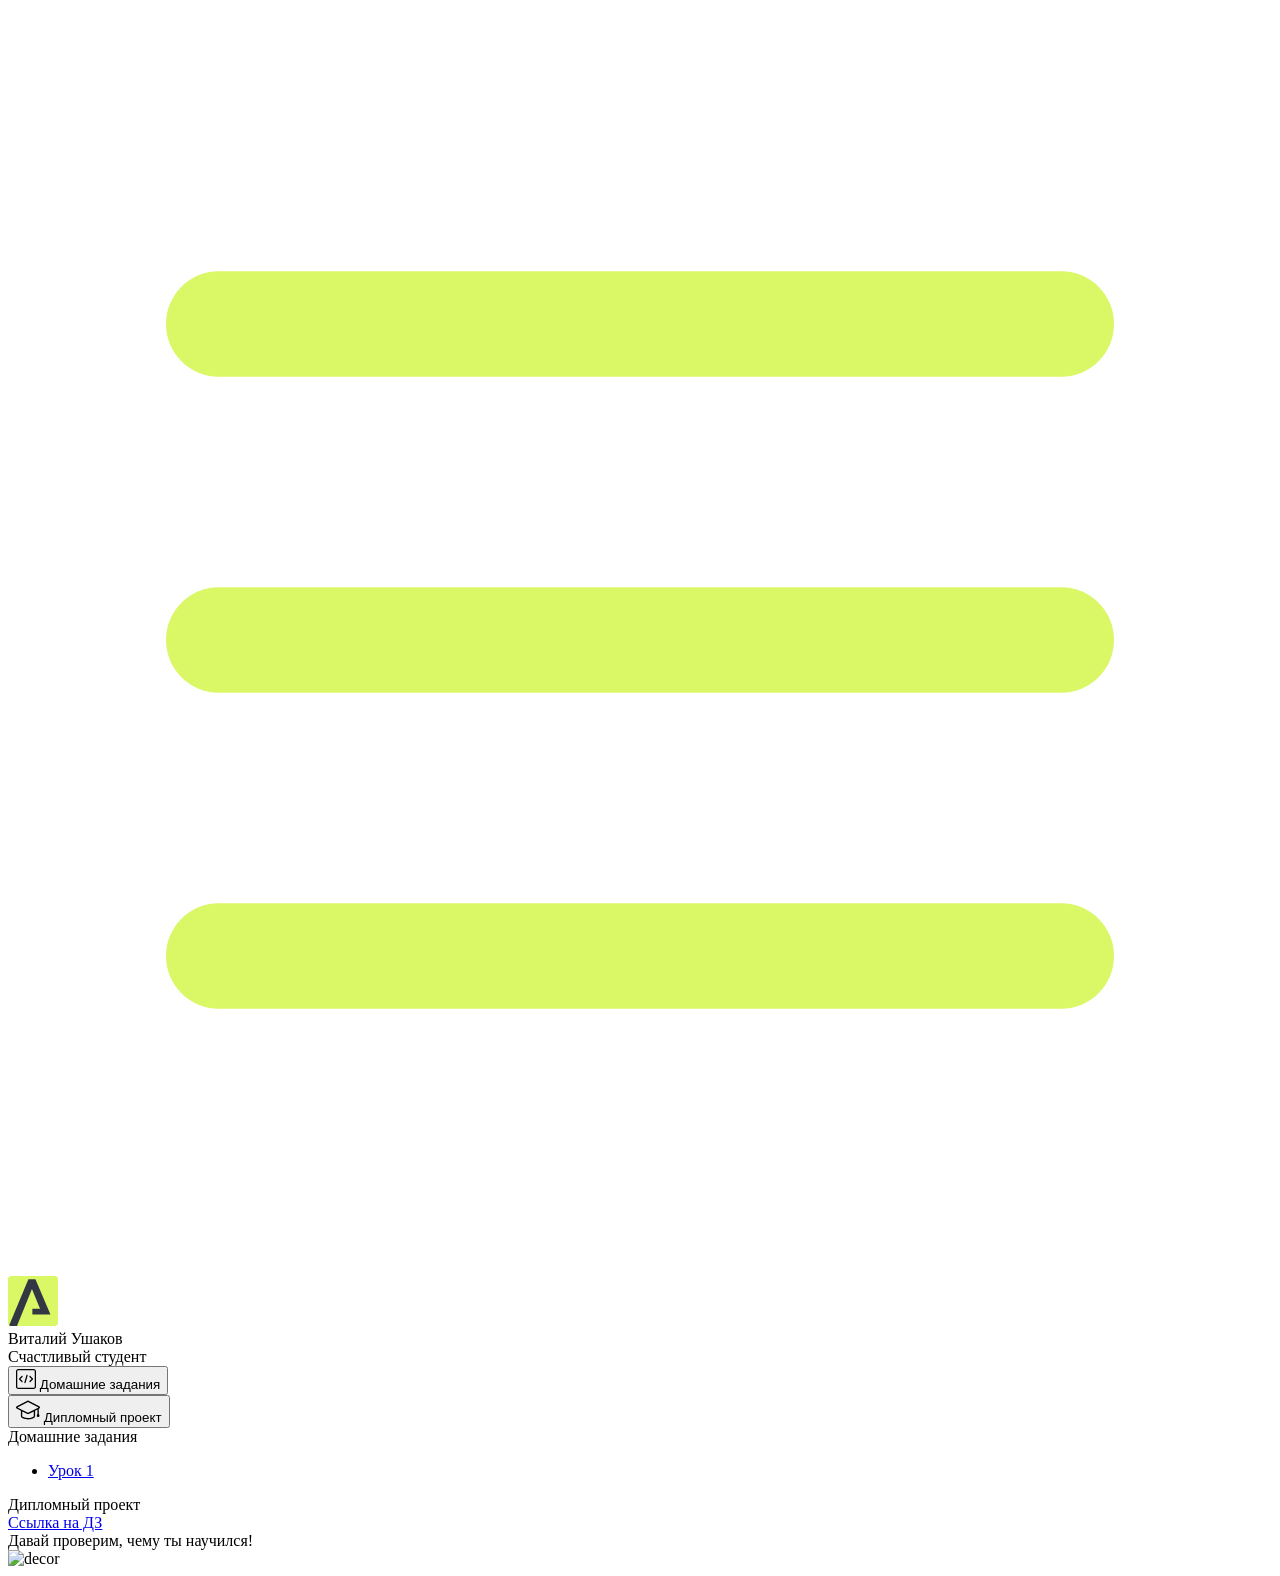
==== index.html @ 1b639c68 "пробная загрузка" ====
<!DOCTYPE html>
<html lang="en">
<head>
    <meta charset="UTF-8">
    <meta name="viewport" content="width=device-width, initial-scale=1.0">
    <title>Домашняя работа</title>
    <link rel="shortcut icon" href="src/logo.ico" type="image/x-icon">
    <link rel="preconnect" href="https://fonts.googleapis.com">
    <link rel="preconnect" href="https://fonts.gstatic.com" crossorigin>
    <link href="https://fonts.googleapis.com/css2?family=Montserrat:wght@400;500;700&family=Rubik:wght@500&display=swap"
          rel="stylesheet">
    <link rel="stylesheet" href="src/style.css">
</head>
<body id="body">
<div class="overlay" id="overlay"></div>
<div class="layout">
    <div class="burger" id="burger">
        <svg viewBox="0 0 24 24" fill="none" xmlns="http://www.w3.org/2000/svg">
            <g id="SVGRepo_bgCarrier" stroke-width="0"></g>
            <g id="SVGRepo_tracerCarrier" stroke-linecap="round" stroke-linejoin="round"></g>
            <g id="SVGRepo_iconCarrier">
                <path d="M4 18L20 18" stroke="#DAF765" stroke-width="2" stroke-linecap="round"></path>
                <path d="M4 12L20 12" stroke="#DAF765" stroke-width="2" stroke-linecap="round"></path>
                <path d="M4 6L20 6" stroke="#DAF765" stroke-width="2" stroke-linecap="round"></path>
            </g>
        </svg>
    </div>
    <aside class="sidebar" id="sidebar">
        <div class="sidebar__inner">
            <div class="logo">
                <svg width="50" height="50" viewBox="0 0 50 50" fill="none" xmlns="http://www.w3.org/2000/svg">
                    <g clip-path="url(#clip0_513_74730)">
                        <path d="M46.17 -0.257004H3.83C1.57281 -0.257004 -0.257 1.57281 -0.257 3.83V46.17C-0.257 48.4272 1.57281 50.257 3.83 50.257H46.17C48.4272 50.257 50.257 48.4272 50.257 46.17V3.83C50.257 1.57281 48.4272 -0.257004 46.17 -0.257004Z"
                              fill="#DAF765"/>
                        <path d="M24.375 38.4H42.461L27.441 3.1585H20.4355C20.4355 3.1585 6.7895 35.881 1.1945 49.294C2.015 50.0275 3.0945 50.257 3.6945 50.257H8.8445L23.954 13.07L32.0465 32.8285H24.375V38.4Z"
                              fill="#323843"/>
                    </g>
                    <defs>
                        <clipPath id="clip0_513_74730">
                            <rect width="50" height="50" fill="white"/>
                        </clipPath>
                    </defs>
                </svg>
            </div>
            <div class="sidebar__user">
                <div class="sidebar__name">Виталий Ушаков</div>
                <div class="sidebar__text">Счастливый студент</div>
            </div>
            <div class="sidebar__tabs">
                <div class="sidebar__item">
                    <button class="sidebar__button active" id="tasks">
                        <svg xmlns="http://www.w3.org/2000/svg" width="20" height="20" viewBox="0 0 20 20" fill="none">
                            <g clip-path="url(#clip0_704_74543)">
                                <path d="M17.7083 20H2.29167C1.0275 20 0 18.9725 0 17.7083V2.29167C0 1.0275 1.0275 0 2.29167 0H17.7083C18.9725 0 20 1.0275 20 2.29167V17.7083C20 18.9725 18.9725 20 17.7083 20ZM2.29167 1.25C1.7175 1.25 1.25 1.7175 1.25 2.29167V17.7083C1.25 18.2825 1.7175 18.75 2.29167 18.75H17.7083C18.2825 18.75 18.75 18.2825 18.75 17.7083V2.29167C18.75 1.7175 18.2825 1.25 17.7083 1.25H2.29167Z"
                                      fill="black"/>
                                <path d="M6.04167 13.125C5.88167 13.125 5.72167 13.0642 5.6 12.9417L3.1 10.4417C2.85583 10.1975 2.85583 9.80167 3.1 9.5575L5.6 7.0575C5.84417 6.81333 6.24 6.81333 6.48417 7.0575C6.72833 7.30167 6.72833 7.6975 6.48417 7.94167L4.42583 10L6.48417 12.0583C6.72833 12.3025 6.72833 12.6983 6.48417 12.9425C6.36167 13.0642 6.20167 13.125 6.04167 13.125Z"
                                      fill="black"/>
                                <path d="M8.95833 14.1667C8.9 14.1667 8.84 14.1583 8.78167 14.1417C8.45083 14.0442 8.26083 13.6967 8.35833 13.3658L10.4417 6.28251C10.5392 5.95084 10.8892 5.76417 11.2175 5.85917C11.5483 5.95667 11.7383 6.30417 11.6408 6.63501L9.5575 13.7183C9.47833 13.9908 9.22833 14.1667 8.95833 14.1667Z"
                                      fill="black"/>
                                <path d="M13.9583 13.125C13.7983 13.125 13.6383 13.0642 13.5167 12.9417C13.2725 12.6975 13.2725 12.3017 13.5167 12.0575L15.575 9.99916L13.5167 7.94083C13.2725 7.69666 13.2725 7.30083 13.5167 7.05666C13.7608 6.81249 14.1567 6.81249 14.4008 7.05666L16.9008 9.55666C17.145 9.80083 17.145 10.1967 16.9008 10.4408L14.4008 12.9408C14.2783 13.0642 14.1183 13.125 13.9583 13.125Z"
                                      fill="black"/>
                            </g>
                            <defs>
                                <clipPath id="clip0_704_74543">
                                    <rect width="20" height="20" fill="white"/>
                                </clipPath>
                            </defs>
                        </svg>
                        <span>Домашние задания</span></button>
                </div>
                <div class="sidebar__item">
                    <button class="sidebar__button" id="diplom">
                        <svg xmlns="http://www.w3.org/2000/svg" width="24" height="24" viewBox="0 0 24 24" fill="none">
                            <g clip-path="url(#clip0_704_74553)">
                                <path d="M23.2628 10.5971C23.7176 10.365 24 9.90375 24 9.39337C24 8.883 23.7176 8.42175 23.2628 8.18962L12.6135 2.75362C12.2291 2.55824 11.7705 2.55787 11.3854 2.75399L0.736875 8.19C0.282375 8.42175 0 8.883 0 9.39337C0 9.90375 0.282375 10.365 0.736875 10.5971L4.89038 12.7177V18.2074C4.89038 19.8154 8.412 21.393 12 21.393C15.5884 21.393 19.1096 19.815 19.1096 18.2074V12.7174L21.4609 11.517V15.8017L20.901 17.2305C20.7409 17.6389 20.7934 18.0994 21.0405 18.4616C21.2876 18.8246 21.6979 19.041 22.1366 19.041C22.5754 19.041 22.9852 18.8246 23.2324 18.462C23.4795 18.099 23.532 17.6385 23.3719 17.2301L22.8124 15.8021V10.827L23.2628 10.5971ZM17.7623 18.1721C17.6198 18.6375 15.3491 20.0419 12 20.0419C8.65088 20.0419 6.38025 18.6375 6.2415 18.2074V12.3037L6.23887 12.3019C6.23812 12.057 6.1065 11.8207 5.87325 11.7019L1.3515 9.39337L12 3.95737L22.6489 9.39337L12 14.8294L5.87325 11.7019C5.54063 11.5331 4.6695 11.6674 4.5 12C4.33012 12.3322 4.55813 12.5479 4.89038 12.7177L11.3857 16.0331C11.5781 16.1314 11.7889 16.1805 12 16.1805C12.2107 16.1805 12.4222 16.1314 12.6146 16.0331L17.7593 13.407L17.7623 18.1721Z"
                                      fill="black"/>
                            </g>
                            <defs>
                                <clipPath id="clip0_704_74553">
                                    <rect width="24" height="24" fill="white"/>
                                </clipPath>
                            </defs>
                        </svg>
                        <span>Дипломный проект</span></button>
                </div>
            </div>
        </div>

    </aside>
    <div class="content">
        <div class="container">
            <div class="content__block" id="tasksBlock">
                <div class="content__title">Домашние задания</div>
                <ul class="content__list">
                    <li class="content__list-item">
                        <a href="lesson1/index.html">Урок 1</a>
                    </li>
                </ul>
            </div>
            <div class="content__block hidden" id="diplomBlock">
                <div class="content__title">Дипломный проект</div>
                <div class="content__list-diplom">
                    <a href="ПАПКА-С-НОМЕРОМ-УРОКА">Ссылка на ДЗ</a>
                </div>
                <div class="content__decor">
                    <div class="content__decor-text">Давай проверим, чему ты научился!</div>
                    <div class="content__decor-img">
                        <img src="src/decor.png" alt="decor">
                    </div>
                </div>
            </div>
        </div>
    </div>
</div>
<script src="src/index.js"></script>
</body>
</html>
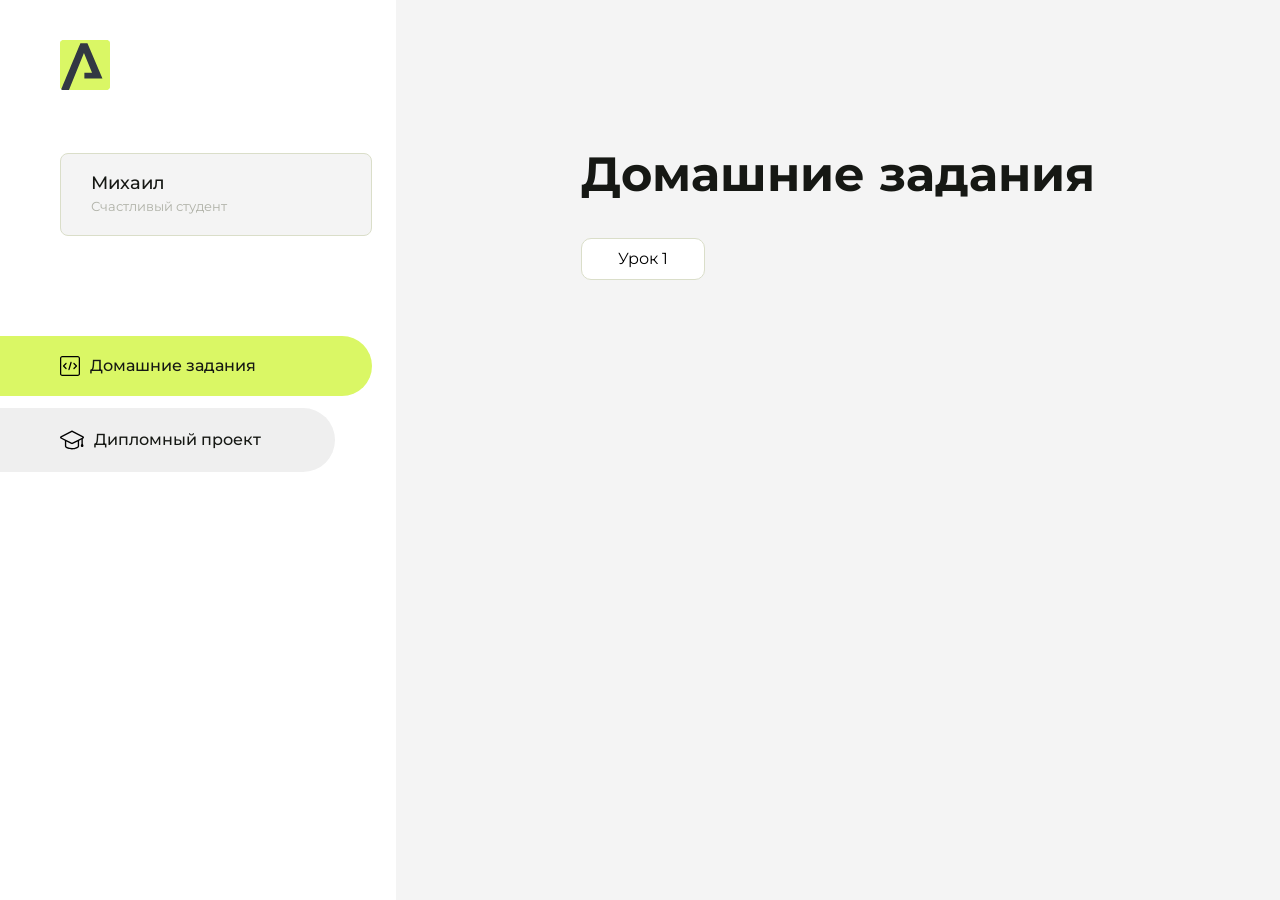
==== commit 1a787f5d: "Update index.html" ====
--- a/index.html
+++ b/index.html
@@ -43,7 +43,7 @@
                 </svg>
             </div>
             <div class="sidebar__user">
-                <div class="sidebar__name">Виталий Ушаков</div>
+                <div class="sidebar__name">Михаил</div>
                 <div class="sidebar__text">Счастливый студент</div>
             </div>
             <div class="sidebar__tabs">
@@ -93,7 +93,7 @@
                 <div class="content__title">Домашние задания</div>
                 <ul class="content__list">
                     <li class="content__list-item">
-                        <a href="lesson1/index.html">Урок 1</a>
+                        <a href="Hello world/index.html">Урок 1</a>
                     </li>
                 </ul>
             </div>
--- a/src/style.css
+++ b/src/style.css
@@ -0,0 +1,292 @@
+
+*{padding: 0;margin: 0;border: 0;}
+*,*:before,*:after{-webkit-box-sizing: border-box;box-sizing: border-box;}
+:focus,:active{outline: none;}
+a:focus,a:active{outline: none;}
+nav,footer,header,aside{display: block;}
+html,body{
+    height:100%;width:100%;
+    font-size:100%;line-height:1;-ms-text-size-adjust:100%;-moz-text-size-adjust:100%;-webkit-text-size-adjust:100%;}
+input,button,textarea{font-family:inherit;}
+input::-ms-clear{display: none;}
+button{cursor: pointer;}
+button::-moz-focus-inner{padding:0;border:0;}
+a,a:visited{text-decoration: none;}
+a:hover{text-decoration: none;}
+ul li{list-style: none;}
+img{vertical-align: top;}
+h1,h2,h3,h4,h5,h6{font-size:inherit;font-weight: inherit;}
+a{color:inherit;}
+
+
+
+body {
+    font-family: "Montserrat",SansSerif;
+    color: black;
+}
+
+body.overflow {
+    overflow: hidden;
+}
+
+
+
+.layout {
+    display: -webkit-box;
+    display: -ms-flexbox;
+    display: flex;
+    min-height: 100vh;
+}
+
+.sidebar {
+    padding: 40px 24px 40px 0;
+    -ms-flex-negative: 0;
+    flex-shrink: 0;
+    background-color: white;
+}
+
+
+
+.content {
+    -webkit-box-flex: 1;
+    -ms-flex-positive: 1;
+    flex-grow: 1;
+    background-color: #F4F4F4;
+}
+
+.container {
+    display: -webkit-box;
+    display: -ms-flexbox;
+    display: flex;
+    -webkit-box-orient: vertical;
+    -webkit-box-direction: normal;
+    -ms-flex-direction: column;
+    flex-direction: column;
+    -webkit-box-pack: center;
+    -ms-flex-pack: center;
+    justify-content: center;
+    -webkit-box-align: center;
+    -ms-flex-align: center;
+    align-items: center;
+    padding: 150px 60px 80px 60px;
+}
+
+
+.logo {
+    margin-left: 60px;
+    margin-bottom: 60px;
+}
+
+.sidebar__user {
+    background-color: #F4F4F4;
+    padding: 20px 30px;
+    margin-left: 60px;
+    margin-bottom: 100px;
+    border-radius: 8px;
+    border: 1px solid #DADEC9;
+}
+
+.sidebar__name {
+    color:#161814;
+    font-size: 18px;
+    font-weight: 500;
+    margin-bottom: 6px;
+}
+
+.sidebar__text {
+    color: #AFB1A7;
+    font-size: 13px;
+    font-weight: 400;
+    line-height: 130%; /* 16.9px */
+}
+
+.sidebar__item {
+    width: 372px;
+}
+
+.sidebar__button {
+    display: -webkit-box;
+    display: -ms-flexbox;
+    display: flex;
+    -webkit-box-align: center;
+    -ms-flex-align: center;
+    align-items: center;
+    gap: 10px;
+    padding: 20px 60px;
+    margin-bottom: 12px;
+    border-radius: 0px 100px 100px 0px;
+    -webkit-transition: all .5s;
+    -o-transition: all .5s;
+    transition: all .5s;
+    cursor: pointer;
+    width: 90%;
+    color:#161814;
+    font-size: 16px;
+    font-weight: 500;
+}
+
+.sidebar__button.active , .sidebar__button:hover {
+    width: 100%;
+    background-color: #DAF765;
+}
+
+
+.content__title {
+    color: #161814;
+    font-size: 48px;
+    font-weight: 700;
+    margin-bottom: 40px;
+}
+
+.content__list {
+    display: -webkit-box;
+    display: -ms-flexbox;
+    display: flex;
+    -webkit-box-align: center;
+    -ms-flex-align: center;
+    align-items: center;
+    -ms-flex-wrap: wrap;
+    flex-wrap: wrap;
+    gap: 20px;
+}
+
+
+
+.content__list-item  {
+    cursor: pointer;
+    padding: 12px 18px;
+    background-color: #fff;
+    border-radius: 10px;
+    border: 1px solid #DADEC9;
+    -webkit-transition: all .3s;
+    -o-transition: all .3s;
+    transition: all .3s;
+}
+
+.content__list-item:hover,.content__list-diplom:hover {
+    background-color: #AFB1A7;
+}
+
+li a {
+    padding: 12px 18px;
+
+}
+
+
+.content__list-diplom {
+    -webkit-transition: all .3s;
+    -o-transition: all .3s;
+    transition: all .3s;
+    display: inline-block;
+    padding: 12px 18px;
+    background-color: #fff;
+    border-radius: 10px;
+    border: 1px solid #DADEC9;
+}
+
+.content__decor {
+    display: -webkit-box;
+    display: -ms-flexbox;
+    display: flex;
+    -webkit-box-align: center;
+    -ms-flex-align: center;
+    align-items: center;
+}
+
+.content__decor-text {
+    color:#BEDD44;
+    font-size: 36px;
+    font-weight: 700;
+    line-height: 110%; /* 39.6px */
+}
+
+.content__block {
+    max-width: 1200px;
+}
+
+.content__block.hidden {
+    display: none;
+}
+
+.content__decor-img img{
+    width: 100%;
+}
+
+.burger {
+    display: none;
+    padding: 5px;
+    position: fixed;
+    top: 3%;
+    right: 7%;
+    width: 40px;
+    height: 40px;
+    background-color: #161814;
+    border-radius: 50%;
+    z-index: 10;
+    border: 1px solid #DAF765;
+}
+
+@media (max-width: 768px) {
+    .burger {
+        display: block;
+    }
+
+    .sidebar {
+        -webkit-transition: all .3s;
+        -o-transition: all .3s;
+        transition: all .3s;
+        -webkit-transform: translateX(-100%);
+        -ms-transform: translateX(-100%);
+        transform: translateX(-100%);
+        position: fixed;
+        top: 0;
+        left: 0;
+        bottom: 0;
+        z-index: 5;
+    }
+
+    .sidebar.show {
+        -webkit-transform: translateX(0%);
+        -ms-transform: translateX(0%);
+        transform: translateX(0%);
+    }
+
+    .overlay {
+        opacity: 0;
+        pointer-events: none;
+        -webkit-transition: all .3s;
+        -o-transition: all .3s;
+        transition: all .3s;
+        position: absolute;
+        top: 0;
+        right: 0;
+        left: 0;
+        bottom: 0;
+        z-index: 3;
+        background-color: #000000e0;
+    }
+
+    .overlay.show {
+        opacity: 1;
+        pointer-events: all;
+    }
+
+    .container {
+        padding: 40px 20px;
+        min-height: 100%;
+    }
+
+    .content__decor {
+        margin-top: 20px;
+        -webkit-box-orient: vertical;
+        -webkit-box-direction: normal;
+        -ms-flex-direction: column;
+        flex-direction: column;
+    }
+}
+
+@media (max-width: 400px) {
+    .sidebar__user {
+        margin-left: 0;
+    }
+}
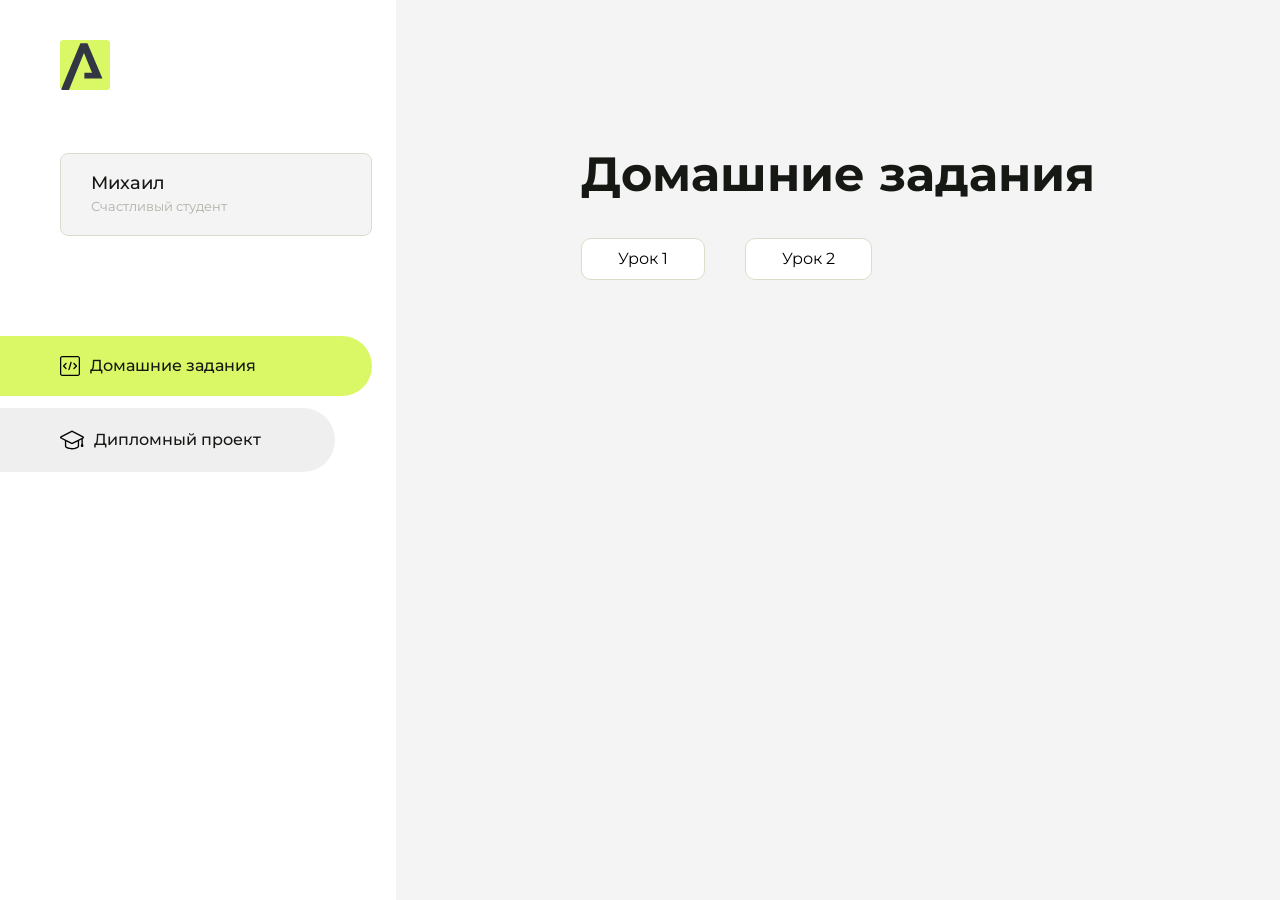
==== commit c2fa77aa: "commit2" ====
--- a/index.html
+++ b/index.html
@@ -1,117 +1,180 @@
-<!DOCTYPE html>
+<!doctype html>
 <html lang="en">
-<head>
-    <meta charset="UTF-8">
-    <meta name="viewport" content="width=device-width, initial-scale=1.0">
+  <head>
+    <meta charset="UTF-8" />
+    <meta name="viewport" content="width=device-width, initial-scale=1.0" />
     <title>Домашняя работа</title>
-    <link rel="shortcut icon" href="src/logo.ico" type="image/x-icon">
-    <link rel="preconnect" href="https://fonts.googleapis.com">
-    <link rel="preconnect" href="https://fonts.gstatic.com" crossorigin>
-    <link href="https://fonts.googleapis.com/css2?family=Montserrat:wght@400;500;700&family=Rubik:wght@500&display=swap"
-          rel="stylesheet">
-    <link rel="stylesheet" href="src/style.css">
-</head>
-<body id="body">
-<div class="overlay" id="overlay"></div>
-<div class="layout">
-    <div class="burger" id="burger">
+    <link rel="shortcut icon" href="src/logo.ico" type="image/x-icon" />
+    <link rel="preconnect" href="https://fonts.googleapis.com" />
+    <link rel="preconnect" href="https://fonts.gstatic.com" crossorigin />
+    <link
+      href="https://fonts.googleapis.com/css2?family=Montserrat:wght@400;500;700&family=Rubik:wght@500&display=swap"
+      rel="stylesheet"
+    />
+    <link rel="stylesheet" href="src/style.css" />
+  </head>
+  <body id="body">
+    <div class="overlay" id="overlay"></div>
+    <div class="layout">
+      <div class="burger" id="burger">
         <svg viewBox="0 0 24 24" fill="none" xmlns="http://www.w3.org/2000/svg">
-            <g id="SVGRepo_bgCarrier" stroke-width="0"></g>
-            <g id="SVGRepo_tracerCarrier" stroke-linecap="round" stroke-linejoin="round"></g>
-            <g id="SVGRepo_iconCarrier">
-                <path d="M4 18L20 18" stroke="#DAF765" stroke-width="2" stroke-linecap="round"></path>
-                <path d="M4 12L20 12" stroke="#DAF765" stroke-width="2" stroke-linecap="round"></path>
-                <path d="M4 6L20 6" stroke="#DAF765" stroke-width="2" stroke-linecap="round"></path>
-            </g>
+          <g id="SVGRepo_bgCarrier" stroke-width="0"></g>
+          <g
+            id="SVGRepo_tracerCarrier"
+            stroke-linecap="round"
+            stroke-linejoin="round"
+          ></g>
+          <g id="SVGRepo_iconCarrier">
+            <path
+              d="M4 18L20 18"
+              stroke="#DAF765"
+              stroke-width="2"
+              stroke-linecap="round"
+            ></path>
+            <path
+              d="M4 12L20 12"
+              stroke="#DAF765"
+              stroke-width="2"
+              stroke-linecap="round"
+            ></path>
+            <path
+              d="M4 6L20 6"
+              stroke="#DAF765"
+              stroke-width="2"
+              stroke-linecap="round"
+            ></path>
+          </g>
         </svg>
+      </div>
+      <aside class="sidebar" id="sidebar">
+        <div class="sidebar__inner">
+          <div class="logo">
+            <svg
+              width="50"
+              height="50"
+              viewBox="0 0 50 50"
+              fill="none"
+              xmlns="http://www.w3.org/2000/svg"
+            >
+              <g clip-path="url(#clip0_513_74730)">
+                <path
+                  d="M46.17 -0.257004H3.83C1.57281 -0.257004 -0.257 1.57281 -0.257 3.83V46.17C-0.257 48.4272 1.57281 50.257 3.83 50.257H46.17C48.4272 50.257 50.257 48.4272 50.257 46.17V3.83C50.257 1.57281 48.4272 -0.257004 46.17 -0.257004Z"
+                  fill="#DAF765"
+                />
+                <path
+                  d="M24.375 38.4H42.461L27.441 3.1585H20.4355C20.4355 3.1585 6.7895 35.881 1.1945 49.294C2.015 50.0275 3.0945 50.257 3.6945 50.257H8.8445L23.954 13.07L32.0465 32.8285H24.375V38.4Z"
+                  fill="#323843"
+                />
+              </g>
+              <defs>
+                <clipPath id="clip0_513_74730">
+                  <rect width="50" height="50" fill="white" />
+                </clipPath>
+              </defs>
+            </svg>
+          </div>
+          <div class="sidebar__user">
+            <div class="sidebar__name">Михаил</div>
+            <div class="sidebar__text">Счастливый студент</div>
+          </div>
+          <div class="sidebar__tabs">
+            <div class="sidebar__item">
+              <button class="sidebar__button active" id="tasks">
+                <svg
+                  xmlns="http://www.w3.org/2000/svg"
+                  width="20"
+                  height="20"
+                  viewBox="0 0 20 20"
+                  fill="none"
+                >
+                  <g clip-path="url(#clip0_704_74543)">
+                    <path
+                      d="M17.7083 20H2.29167C1.0275 20 0 18.9725 0 17.7083V2.29167C0 1.0275 1.0275 0 2.29167 0H17.7083C18.9725 0 20 1.0275 20 2.29167V17.7083C20 18.9725 18.9725 20 17.7083 20ZM2.29167 1.25C1.7175 1.25 1.25 1.7175 1.25 2.29167V17.7083C1.25 18.2825 1.7175 18.75 2.29167 18.75H17.7083C18.2825 18.75 18.75 18.2825 18.75 17.7083V2.29167C18.75 1.7175 18.2825 1.25 17.7083 1.25H2.29167Z"
+                      fill="black"
+                    />
+                    <path
+                      d="M6.04167 13.125C5.88167 13.125 5.72167 13.0642 5.6 12.9417L3.1 10.4417C2.85583 10.1975 2.85583 9.80167 3.1 9.5575L5.6 7.0575C5.84417 6.81333 6.24 6.81333 6.48417 7.0575C6.72833 7.30167 6.72833 7.6975 6.48417 7.94167L4.42583 10L6.48417 12.0583C6.72833 12.3025 6.72833 12.6983 6.48417 12.9425C6.36167 13.0642 6.20167 13.125 6.04167 13.125Z"
+                      fill="black"
+                    />
+                    <path
+                      d="M8.95833 14.1667C8.9 14.1667 8.84 14.1583 8.78167 14.1417C8.45083 14.0442 8.26083 13.6967 8.35833 13.3658L10.4417 6.28251C10.5392 5.95084 10.8892 5.76417 11.2175 5.85917C11.5483 5.95667 11.7383 6.30417 11.6408 6.63501L9.5575 13.7183C9.47833 13.9908 9.22833 14.1667 8.95833 14.1667Z"
+                      fill="black"
+                    />
+                    <path
+                      d="M13.9583 13.125C13.7983 13.125 13.6383 13.0642 13.5167 12.9417C13.2725 12.6975 13.2725 12.3017 13.5167 12.0575L15.575 9.99916L13.5167 7.94083C13.2725 7.69666 13.2725 7.30083 13.5167 7.05666C13.7608 6.81249 14.1567 6.81249 14.4008 7.05666L16.9008 9.55666C17.145 9.80083 17.145 10.1967 16.9008 10.4408L14.4008 12.9408C14.2783 13.0642 14.1183 13.125 13.9583 13.125Z"
+                      fill="black"
+                    />
+                  </g>
+                  <defs>
+                    <clipPath id="clip0_704_74543">
+                      <rect width="20" height="20" fill="white" />
+                    </clipPath>
+                  </defs>
+                </svg>
+                <span>Домашние задания</span>
+              </button>
+            </div>
+            <div class="sidebar__item">
+              <button class="sidebar__button" id="diplom">
+                <svg
+                  xmlns="http://www.w3.org/2000/svg"
+                  width="24"
+                  height="24"
+                  viewBox="0 0 24 24"
+                  fill="none"
+                >
+                  <g clip-path="url(#clip0_704_74553)">
+                    <path
+                      d="M23.2628 10.5971C23.7176 10.365 24 9.90375 24 9.39337C24 8.883 23.7176 8.42175 23.2628 8.18962L12.6135 2.75362C12.2291 2.55824 11.7705 2.55787 11.3854 2.75399L0.736875 8.19C0.282375 8.42175 0 8.883 0 9.39337C0 9.90375 0.282375 10.365 0.736875 10.5971L4.89038 12.7177V18.2074C4.89038 19.8154 8.412 21.393 12 21.393C15.5884 21.393 19.1096 19.815 19.1096 18.2074V12.7174L21.4609 11.517V15.8017L20.901 17.2305C20.7409 17.6389 20.7934 18.0994 21.0405 18.4616C21.2876 18.8246 21.6979 19.041 22.1366 19.041C22.5754 19.041 22.9852 18.8246 23.2324 18.462C23.4795 18.099 23.532 17.6385 23.3719 17.2301L22.8124 15.8021V10.827L23.2628 10.5971ZM17.7623 18.1721C17.6198 18.6375 15.3491 20.0419 12 20.0419C8.65088 20.0419 6.38025 18.6375 6.2415 18.2074V12.3037L6.23887 12.3019C6.23812 12.057 6.1065 11.8207 5.87325 11.7019L1.3515 9.39337L12 3.95737L22.6489 9.39337L12 14.8294L5.87325 11.7019C5.54063 11.5331 4.6695 11.6674 4.5 12C4.33012 12.3322 4.55813 12.5479 4.89038 12.7177L11.3857 16.0331C11.5781 16.1314 11.7889 16.1805 12 16.1805C12.2107 16.1805 12.4222 16.1314 12.6146 16.0331L17.7593 13.407L17.7623 18.1721Z"
+                      fill="black"
+                    />
+                  </g>
+                  <defs>
+                    <clipPath id="clip0_704_74553">
+                      <rect width="24" height="24" fill="white" />
+                    </clipPath>
+                  </defs>
+                </svg>
+                <span>Дипломный проект</span>
+              </button>
+            </div>
+          </div>
+        </div>
+      </aside>
+      <div class="content">
+        <div class="container">
+          <div class="content__block" id="tasksBlock">
+            <div class="content__title">Домашние задания</div>
+            <ul class="content__list">
+              <li class="content__list-item">
+                <a href="Hello world/index.html">Урок 1</a>
+              </li>
+              <ul></ul>
+              <li class="content__list-item">
+                <a
+                  href="./14. Домашнее задание (разметка статьи)/html/index.html"
+                  >Урок 2</a
+                >
+              </li>
+            </ul>
+          </div>
+          <div class="content__block hidden" id="diplomBlock">
+            <div class="content__title">Дипломный проект</div>
+            <div class="content__list-diplom">
+              <a href="ПАПКА-С-НОМЕРОМ-УРОКА">Ссылка на ДЗ</a>
+            </div>
+            <div class="content__decor">
+              <div class="content__decor-text">
+                Давай проверим, чему ты научился!
+              </div>
+              <div class="content__decor-img">
+                <img src="src/decor.png" alt="decor" />
+              </div>
+            </div>
+          </div>
+        </div>
+      </div>
     </div>
-    <aside class="sidebar" id="sidebar">
-        <div class="sidebar__inner">
-            <div class="logo">
-                <svg width="50" height="50" viewBox="0 0 50 50" fill="none" xmlns="http://www.w3.org/2000/svg">
-                    <g clip-path="url(#clip0_513_74730)">
-                        <path d="M46.17 -0.257004H3.83C1.57281 -0.257004 -0.257 1.57281 -0.257 3.83V46.17C-0.257 48.4272 1.57281 50.257 3.83 50.257H46.17C48.4272 50.257 50.257 48.4272 50.257 46.17V3.83C50.257 1.57281 48.4272 -0.257004 46.17 -0.257004Z"
-                              fill="#DAF765"/>
-                        <path d="M24.375 38.4H42.461L27.441 3.1585H20.4355C20.4355 3.1585 6.7895 35.881 1.1945 49.294C2.015 50.0275 3.0945 50.257 3.6945 50.257H8.8445L23.954 13.07L32.0465 32.8285H24.375V38.4Z"
-                              fill="#323843"/>
-                    </g>
-                    <defs>
-                        <clipPath id="clip0_513_74730">
-                            <rect width="50" height="50" fill="white"/>
-                        </clipPath>
-                    </defs>
-                </svg>
-            </div>
-            <div class="sidebar__user">
-                <div class="sidebar__name">Михаил</div>
-                <div class="sidebar__text">Счастливый студент</div>
-            </div>
-            <div class="sidebar__tabs">
-                <div class="sidebar__item">
-                    <button class="sidebar__button active" id="tasks">
-                        <svg xmlns="http://www.w3.org/2000/svg" width="20" height="20" viewBox="0 0 20 20" fill="none">
-                            <g clip-path="url(#clip0_704_74543)">
-                                <path d="M17.7083 20H2.29167C1.0275 20 0 18.9725 0 17.7083V2.29167C0 1.0275 1.0275 0 2.29167 0H17.7083C18.9725 0 20 1.0275 20 2.29167V17.7083C20 18.9725 18.9725 20 17.7083 20ZM2.29167 1.25C1.7175 1.25 1.25 1.7175 1.25 2.29167V17.7083C1.25 18.2825 1.7175 18.75 2.29167 18.75H17.7083C18.2825 18.75 18.75 18.2825 18.75 17.7083V2.29167C18.75 1.7175 18.2825 1.25 17.7083 1.25H2.29167Z"
-                                      fill="black"/>
-                                <path d="M6.04167 13.125C5.88167 13.125 5.72167 13.0642 5.6 12.9417L3.1 10.4417C2.85583 10.1975 2.85583 9.80167 3.1 9.5575L5.6 7.0575C5.84417 6.81333 6.24 6.81333 6.48417 7.0575C6.72833 7.30167 6.72833 7.6975 6.48417 7.94167L4.42583 10L6.48417 12.0583C6.72833 12.3025 6.72833 12.6983 6.48417 12.9425C6.36167 13.0642 6.20167 13.125 6.04167 13.125Z"
-                                      fill="black"/>
-                                <path d="M8.95833 14.1667C8.9 14.1667 8.84 14.1583 8.78167 14.1417C8.45083 14.0442 8.26083 13.6967 8.35833 13.3658L10.4417 6.28251C10.5392 5.95084 10.8892 5.76417 11.2175 5.85917C11.5483 5.95667 11.7383 6.30417 11.6408 6.63501L9.5575 13.7183C9.47833 13.9908 9.22833 14.1667 8.95833 14.1667Z"
-                                      fill="black"/>
-                                <path d="M13.9583 13.125C13.7983 13.125 13.6383 13.0642 13.5167 12.9417C13.2725 12.6975 13.2725 12.3017 13.5167 12.0575L15.575 9.99916L13.5167 7.94083C13.2725 7.69666 13.2725 7.30083 13.5167 7.05666C13.7608 6.81249 14.1567 6.81249 14.4008 7.05666L16.9008 9.55666C17.145 9.80083 17.145 10.1967 16.9008 10.4408L14.4008 12.9408C14.2783 13.0642 14.1183 13.125 13.9583 13.125Z"
-                                      fill="black"/>
-                            </g>
-                            <defs>
-                                <clipPath id="clip0_704_74543">
-                                    <rect width="20" height="20" fill="white"/>
-                                </clipPath>
-                            </defs>
-                        </svg>
-                        <span>Домашние задания</span></button>
-                </div>
-                <div class="sidebar__item">
-                    <button class="sidebar__button" id="diplom">
-                        <svg xmlns="http://www.w3.org/2000/svg" width="24" height="24" viewBox="0 0 24 24" fill="none">
-                            <g clip-path="url(#clip0_704_74553)">
-                                <path d="M23.2628 10.5971C23.7176 10.365 24 9.90375 24 9.39337C24 8.883 23.7176 8.42175 23.2628 8.18962L12.6135 2.75362C12.2291 2.55824 11.7705 2.55787 11.3854 2.75399L0.736875 8.19C0.282375 8.42175 0 8.883 0 9.39337C0 9.90375 0.282375 10.365 0.736875 10.5971L4.89038 12.7177V18.2074C4.89038 19.8154 8.412 21.393 12 21.393C15.5884 21.393 19.1096 19.815 19.1096 18.2074V12.7174L21.4609 11.517V15.8017L20.901 17.2305C20.7409 17.6389 20.7934 18.0994 21.0405 18.4616C21.2876 18.8246 21.6979 19.041 22.1366 19.041C22.5754 19.041 22.9852 18.8246 23.2324 18.462C23.4795 18.099 23.532 17.6385 23.3719 17.2301L22.8124 15.8021V10.827L23.2628 10.5971ZM17.7623 18.1721C17.6198 18.6375 15.3491 20.0419 12 20.0419C8.65088 20.0419 6.38025 18.6375 6.2415 18.2074V12.3037L6.23887 12.3019C6.23812 12.057 6.1065 11.8207 5.87325 11.7019L1.3515 9.39337L12 3.95737L22.6489 9.39337L12 14.8294L5.87325 11.7019C5.54063 11.5331 4.6695 11.6674 4.5 12C4.33012 12.3322 4.55813 12.5479 4.89038 12.7177L11.3857 16.0331C11.5781 16.1314 11.7889 16.1805 12 16.1805C12.2107 16.1805 12.4222 16.1314 12.6146 16.0331L17.7593 13.407L17.7623 18.1721Z"
-                                      fill="black"/>
-                            </g>
-                            <defs>
-                                <clipPath id="clip0_704_74553">
-                                    <rect width="24" height="24" fill="white"/>
-                                </clipPath>
-                            </defs>
-                        </svg>
-                        <span>Дипломный проект</span></button>
-                </div>
-            </div>
-        </div>
-
-    </aside>
-    <div class="content">
-        <div class="container">
-            <div class="content__block" id="tasksBlock">
-                <div class="content__title">Домашние задания</div>
-                <ul class="content__list">
-                    <li class="content__list-item">
-                        <a href="Hello world/index.html">Урок 1</a>
-                    </li>
-                </ul>
-            </div>
-            <div class="content__block hidden" id="diplomBlock">
-                <div class="content__title">Дипломный проект</div>
-                <div class="content__list-diplom">
-                    <a href="ПАПКА-С-НОМЕРОМ-УРОКА">Ссылка на ДЗ</a>
-                </div>
-                <div class="content__decor">
-                    <div class="content__decor-text">Давай проверим, чему ты научился!</div>
-                    <div class="content__decor-img">
-                        <img src="src/decor.png" alt="decor">
-                    </div>
-                </div>
-            </div>
-        </div>
-    </div>
-</div>
-<script src="src/index.js"></script>
-</body>
+    <script src="src/index.js"></script>
+  </body>
 </html>
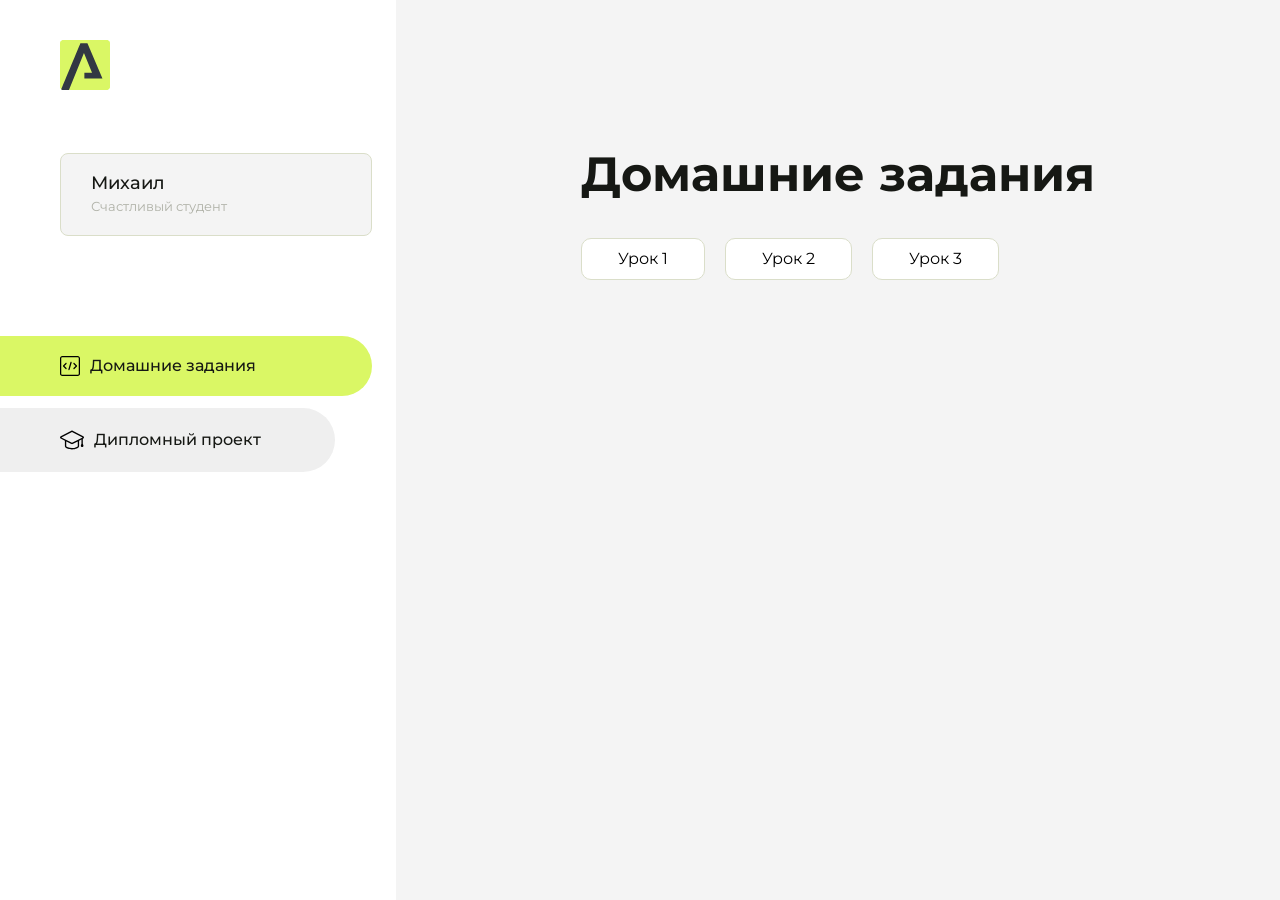
==== commit c20d7983: "commit table" ====
--- a/index.html
+++ b/index.html
@@ -149,12 +149,15 @@
               <li class="content__list-item">
                 <a href="Hello world/index.html">Урок 1</a>
               </li>
-              <ul></ul>
+
               <li class="content__list-item">
                 <a
                   href="./14. Домашнее задание (разметка статьи)/html/index.html"
                   >Урок 2</a
                 >
+              </li>
+              <li class="content__list-item">
+                <a href="./table/index.html">Урок 3</a>
               </li>
             </ul>
           </div>
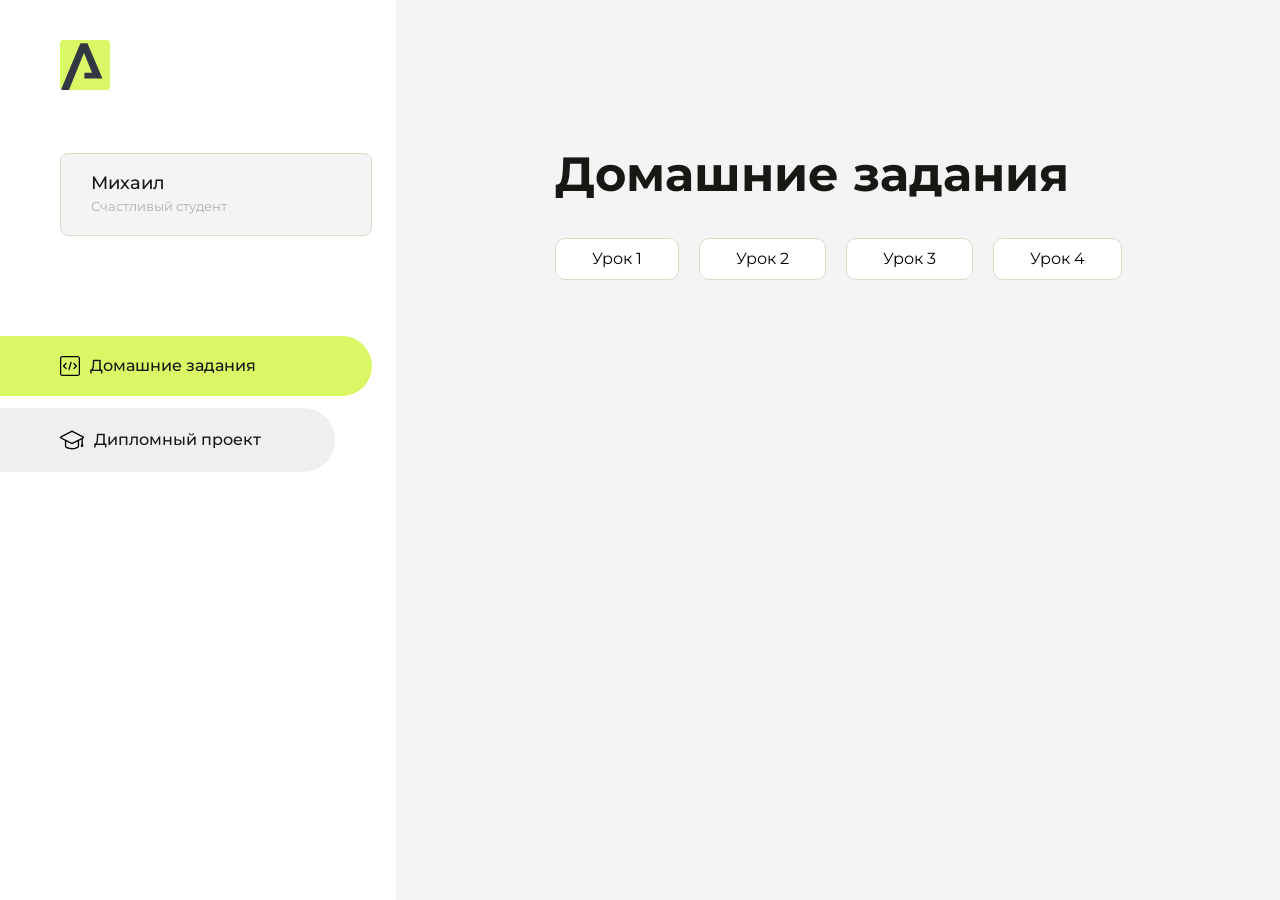
==== commit 09636890: "commit 4" ====
--- a/index.html
+++ b/index.html
@@ -159,6 +159,9 @@
               <li class="content__list-item">
                 <a href="./table/index.html">Урок 3</a>
               </li>
+              <li class="content__list-item">
+                <a href="./homework 4/index.html">Урок 4</a>
+              </li>
             </ul>
           </div>
           <div class="content__block hidden" id="diplomBlock">
